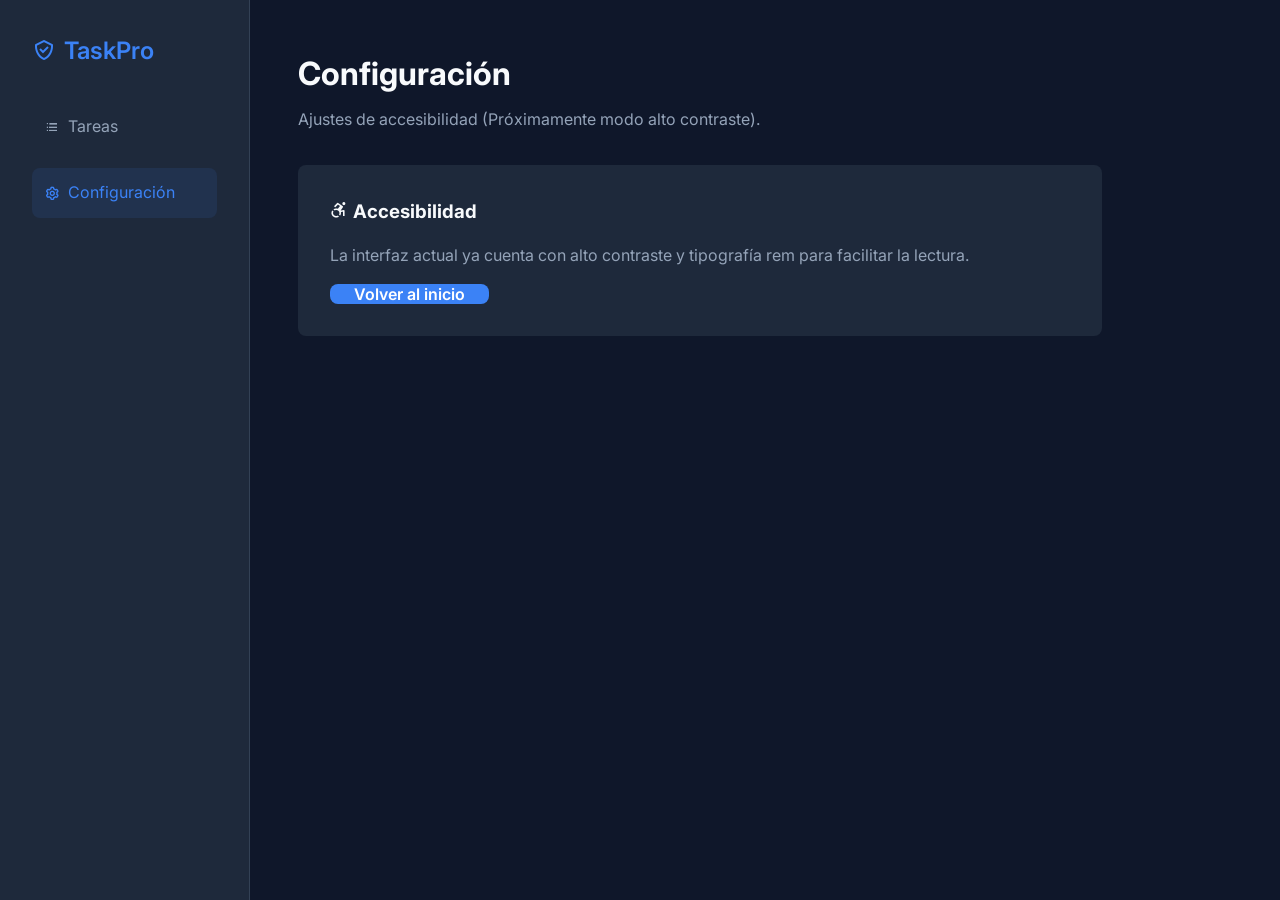
==== configuracion.html @ 71f26520 "Add files via upload" ====
<!DOCTYPE html>
<html lang="es">

<head>
    <meta charset="UTF-8">
    <meta name="viewport" content="width=device-width, initial-scale=1.0">
    <title>Configuración - TaskPro</title>
    <link href="https://fonts.googleapis.com/css2?family=Inter:wght@400;600&display=swap" rel="stylesheet">
    <link href='https://unpkg.com/boxicons@2.1.4/css/boxicons.min.css' rel='stylesheet'>
    <link rel="stylesheet" href="css/variables.css">
    <link rel="stylesheet" href="css/main.css">
</head>

<body>
    <div class="app-container">
        <nav class="sidebar">
            <div class="logo">
                <i class='bx bx-check-shield'></i>
                <span>TaskPro</span>
            </div>
            <ul class="nav-links">
                <li><a href="index.html"><i class='bx bx-list-ul'></i> Tareas</a></li>
                <li><a href="configuracion.html" class="active"><i class='bx bx-cog'></i> Configuración</a></li>
            </ul>
        </nav>

        <main class="main-content">
            <header>
                <h1>Configuración</h1>
                <p>Ajustes de accesibilidad (Próximamente modo alto contraste).</p>
            </header>
            <section class="settings-card">
                <h3><i class='bx bx-accessibility'></i> Accesibilidad</h3>
                <p>La interfaz actual ya cuenta con alto contraste y tipografía rem para facilitar la lectura.</p>
                <button class="btn-primary" onclick="window.location.href='index.html'">Volver al inicio</button>
            </section>
        </main>
    </div>
</body>

</html>
---- css/variables.css ----
:root {
    /* Colores base (Alto contraste para Accesibilidad) */
    --bg-dark: #0f172a;
    --bg-card: #1e293b;
    --text-primary: #f8fafc;
    --text-secondary: #94a3b8;

    /* Acentos */
    --primary-color: #3b82f6;
    --primary-hover: #2563eb;
    --success: #10b981;
    --danger: #ef4444;

    /* Tipografía */
    --font-main: 'Inter', sans-serif;

    /* Espaciados y bordes */
    --radius: 8px;
    --transition: 0.3s ease;
}

* {
    margin: 0;
    padding: 0;
    box-sizing: border-box;
}

body {
    font-family: var(--font-main);
    background-color: var(--bg-dark);
    color: var(--text-primary);
    line-height: 1.6;
}
---- css/main.css ----
/* Layout Principal */
.app-container {
    display: flex;
    min-height: 100vh;
}

/* Sidebar de Navegación */
.sidebar {
    width: 250px;
    background-color: var(--bg-card);
    padding: 2rem;
    border-right: 1px solid #334155;
}

.logo {
    font-size: 1.5rem;
    font-weight: 600;
    display: flex;
    align-items: center;
    gap: 0.5rem;
    margin-bottom: 2rem;
    color: var(--primary-color);
}

.nav-links {
    list-style: none;
}

.nav-links li {
    margin-bottom: 1rem;
}

.nav-links a {
    color: var(--text-secondary);
    text-decoration: none;
    display: flex;
    align-items: center;
    gap: 0.5rem;
    padding: 0.75rem;
    border-radius: var(--radius);
    transition: var(--transition);
}

.nav-links a:hover,
.nav-links a.active {
    background-color: rgba(59, 130, 246, 0.1);
    color: var(--primary-color);
}

/* Contenido Principal */
.main-content {
    flex: 1;
    padding: 3rem;
    max-width: 900px;
}

header h1 {
    font-size: 2rem;
    margin-bottom: 0.5rem;
}

header p {
    color: var(--text-secondary);
    margin-bottom: 2rem;
}

/* Inputs y Botones */
.task-input-section {
    background-color: var(--bg-card);
    padding: 1.5rem;
    border-radius: var(--radius);
    margin-bottom: 2rem;
}

.input-wrapper {
    display: flex;
    gap: 1rem;
}

input[type="text"] {
    flex: 1;
    padding: 0.75rem 1rem;
    border-radius: var(--radius);
    border: 1px solid #334155;
    background-color: var(--bg-dark);
    color: var(--text-primary);
    font-size: 1rem;
    outline: none;
}

input[type="text"]:focus {
    border-color: var(--primary-color);
}

button {
    cursor: pointer;
    font-family: inherit;
    font-size: 1rem;
    border: none;
    border-radius: var(--radius);
    transition: var(--transition);
}

.btn-primary {
    background-color: var(--primary-color);
    color: white;
    padding: 0 1.5rem;
    display: flex;
    align-items: center;
    gap: 0.5rem;
    font-weight: 600;
}

.btn-primary:hover {
    background-color: var(--primary-hover);
}

/* Lista de Tareas */
.task-list {
    list-style: none;
}

.task-item {
    background-color: var(--bg-card);
    padding: 1rem 1.5rem;
    border-radius: var(--radius);
    margin-bottom: 1rem;
    display: flex;
    justify-content: space-between;
    align-items: center;
    border-left: 4px solid var(--primary-color);
}

.task-item.completed {
    border-left-color: var(--success);
    opacity: 0.7;
}

.task-item.completed span {
    text-decoration: line-through;
    color: var(--text-secondary);
}

.task-actions button {
    background: none;
    color: var(--text-secondary);
    font-size: 1.25rem;
    margin-left: 0.5rem;
}

.task-actions .btn-complete:hover {
    color: var(--success);
}

.task-actions .btn-delete:hover {
    color: var(--danger);
}

/* Toasts de Retroalimentación */
#toast-container {
    position: fixed;
    bottom: 20px;
    right: 20px;
    z-index: 1000;
}

.toast {
    background-color: var(--primary-color);
    color: white;
    padding: 1rem 1.5rem;
    border-radius: var(--radius);
    margin-top: 10px;
    box-shadow: 0 4px 6px rgba(0, 0, 0, 0.3);
    animation: slideIn 0.3s ease forwards;
}

@keyframes slideIn {
    from {
        transform: translateX(100%);
        opacity: 0;
    }

    to {
        transform: translateX(0);
        opacity: 1;
    }
}

/* Ajustes simples */
.settings-card {
    background-color: var(--bg-card);
    padding: 2rem;
    border-radius: var(--radius);
}

.settings-card p {
    margin: 1rem 0;
    color: var(--text-secondary);
}
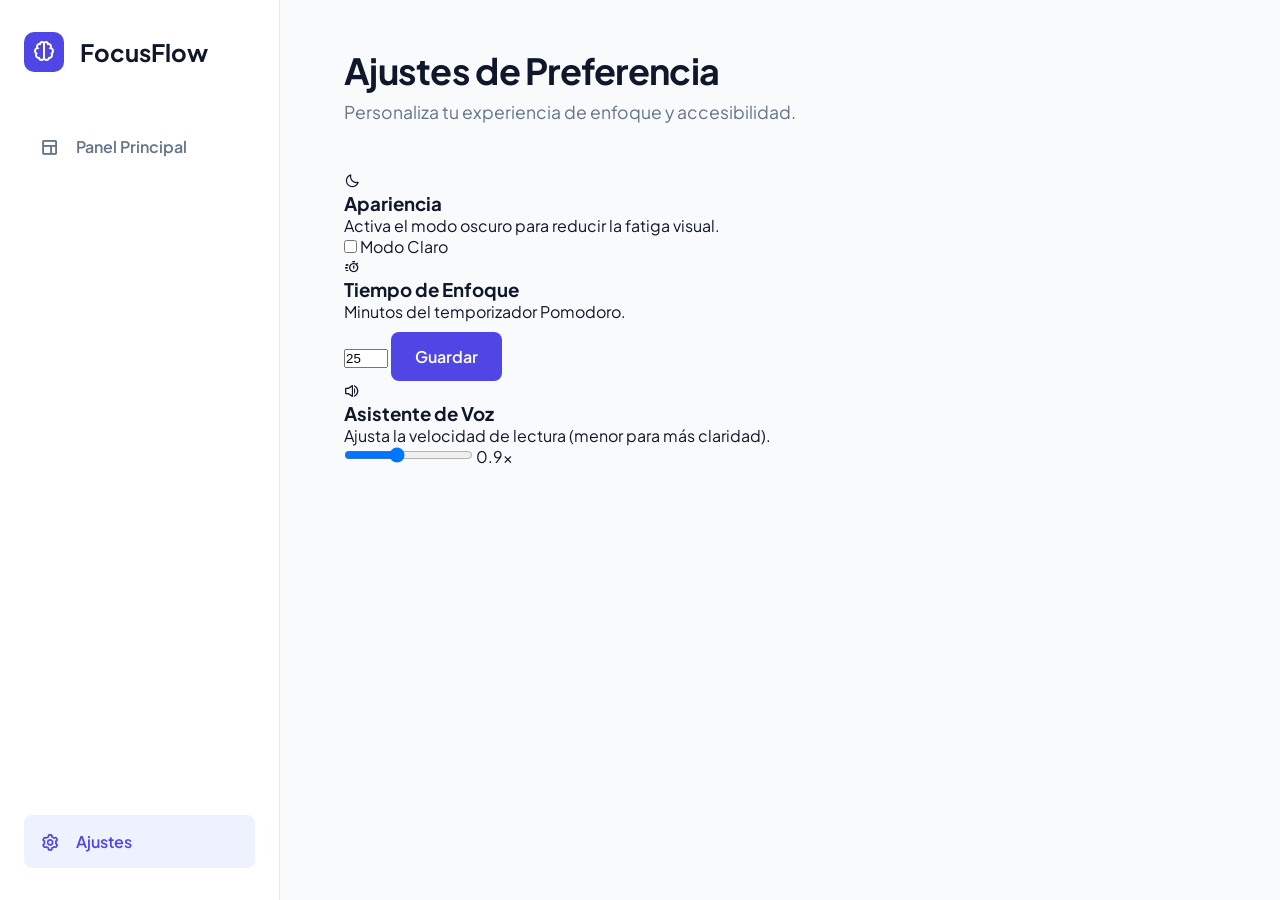
==== commit 641b6199: "Update configuracion.html" ====
--- a/configuracion.html
+++ b/configuracion.html
@@ -1,41 +1,74 @@
 <!DOCTYPE html>
-<html lang="es">
-
+<html lang="es" data-theme="light">
 <head>
     <meta charset="UTF-8">
     <meta name="viewport" content="width=device-width, initial-scale=1.0">
-    <title>Configuración - TaskPro</title>
-    <link href="https://fonts.googleapis.com/css2?family=Inter:wght@400;600&display=swap" rel="stylesheet">
+    <title>Ajustes - FocusFlow</title>
+    <link href="https://fonts.googleapis.com/css2?family=Plus+Jakarta+Sans:wght@400;500;600;700&display=swap" rel="stylesheet">
     <link href='https://unpkg.com/boxicons@2.1.4/css/boxicons.min.css' rel='stylesheet'>
     <link rel="stylesheet" href="css/variables.css">
     <link rel="stylesheet" href="css/main.css">
+    <script>if(localStorage.getItem('theme') === 'dark') document.documentElement.setAttribute('data-theme', 'dark');</script>
 </head>
-
 <body>
-    <div class="app-container">
-        <nav class="sidebar">
+    <div class="app-layout">
+        <nav class="sidebar" aria-label="Navegación principal">
             <div class="logo">
-                <i class='bx bx-check-shield'></i>
-                <span>TaskPro</span>
+                <div class="logo-icon"><i class='bx bx-brain'></i></div>
+                <span>FocusFlow</span>
             </div>
             <ul class="nav-links">
-                <li><a href="index.html"><i class='bx bx-list-ul'></i> Tareas</a></li>
-                <li><a href="configuracion.html" class="active"><i class='bx bx-cog'></i> Configuración</a></li>
+                <li><a href="index.html"><i class='bx bx-layout'></i> Panel Principal</a></li>
+                <li class="spacer"></li>
+                <li><a href="configuracion.html" class="active"><i class='bx bx-cog'></i> Ajustes</a></li>
             </ul>
         </nav>
 
         <main class="main-content">
-            <header>
-                <h1>Configuración</h1>
-                <p>Ajustes de accesibilidad (Próximamente modo alto contraste).</p>
+            <header class="page-header">
+                <div>
+                    <h1>Ajustes de Preferencia</h1>
+                    <p>Personaliza tu experiencia de enfoque y accesibilidad.</p>
+                </div>
             </header>
-            <section class="settings-card">
-                <h3><i class='bx bx-accessibility'></i> Accesibilidad</h3>
-                <p>La interfaz actual ya cuenta con alto contraste y tipografía rem para facilitar la lectura.</p>
-                <button class="btn-primary" onclick="window.location.href='index.html'">Volver al inicio</button>
-            </section>
+
+            <div class="settings-grid">
+                <!-- Tarjeta de Tema -->
+                <div class="settings-card">
+                    <div class="settings-icon"><i class='bx bx-moon'></i></div>
+                    <h3>Apariencia</h3>
+                    <p>Activa el modo oscuro para reducir la fatiga visual.</p>
+                    <div class="toggle-container">
+                        <label class="switch">
+                            <input type="checkbox" id="theme-toggle">
+                            <span class="slider round"></span>
+                        </label>
+                        <span id="theme-label">Modo Claro</span>
+                    </div>
+                </div>
+
+                <!-- Tarjeta de Reloj -->
+                <div class="settings-card">
+                    <div class="settings-icon"><i class='bx bx-timer'></i></div>
+                    <h3>Tiempo de Enfoque</h3>
+                    <p>Minutos del temporizador Pomodoro.</p>
+                    <input type="number" id="timer-setting" min="1" max="60" value="25" class="setting-input">
+                    <button id="btn-save-timer" class="btn-primary btn-small" style="margin-top: 10px;">Guardar</button>
+                </div>
+
+                <!-- Tarjeta de Voz -->
+                <div class="settings-card">
+                    <div class="settings-icon"><i class='bx bx-volume-full'></i></div>
+                    <h3>Asistente de Voz</h3>
+                    <p>Ajusta la velocidad de lectura (menor para más claridad).</p>
+                    <input type="range" id="voice-speed" min="0.5" max="1.5" step="0.1" value="0.9">
+                    <span id="speed-label">0.9x</span>
+                </div>
+            </div>
         </main>
     </div>
+    <div id="toast-container" aria-live="polite"></div>
+    <script src="js/feedback.js"></script>
+    <script src="js/settings.js"></script>
 </body>
-
-</html>+</html>
--- a/css/variables.css
+++ b/css/variables.css
@@ -1,33 +1,40 @@
 :root {
-    /* Colores base (Alto contraste para Accesibilidad) */
-    --bg-dark: #0f172a;
-    --bg-card: #1e293b;
-    --text-primary: #f8fafc;
-    --text-secondary: #94a3b8;
-
-    /* Acentos */
-    --primary-color: #3b82f6;
-    --primary-hover: #2563eb;
-    --success: #10b981;
-    --danger: #ef4444;
-
-    /* Tipografía */
-    --font-main: 'Inter', sans-serif;
-
-    /* Espaciados y bordes */
-    --radius: 8px;
-    --transition: 0.3s ease;
+    /* Paleta Premium y Relajante */
+    --bg-body: #F8FAFC;
+    --bg-surface: #FFFFFF;
+    
+    --text-main: #0F172A;
+    --text-muted: #64748B;
+    
+    --primary: #4F46E5; 
+    --primary-hover: #4338CA;
+    --success: #10B981;
+    --danger: #EF4444;
+    
+    /* Colores de categorías para escaneo visual rápido */
+    --cat-compras: #F59E0B; /* Naranja */
+    --cat-estudio: #8B5CF6; /* Morado */
+    --cat-trabajo: #3B82F6; /* Azul */
+    --cat-ejercicio: #10B981; /* Verde */
+    --cat-salud: #EF4444; /* Rojo */
+    --cat-hogar: #EC4899; /* Rosa */
+    --cat-general: #94A3B8; /* Gris */
+    
+    --border: #E2E8F0;
+    --radius-sm: 8px;
+    --radius-md: 16px;
+    --radius-lg: 24px;
+    --shadow-sm: 0 1px 3px rgba(0,0,0,0.05);
+    --shadow-md: 0 10px 15px -3px rgba(0,0,0,0.05), 0 4px 6px -2px rgba(0,0,0,0.025);
+    
+    --transition: all 0.3s cubic-bezier(0.4, 0, 0.2, 1);
 }
 
-* {
-    margin: 0;
-    padding: 0;
-    box-sizing: border-box;
-}
+* { margin: 0; padding: 0; box-sizing: border-box; }
 
 body {
-    font-family: var(--font-main);
-    background-color: var(--bg-dark);
-    color: var(--text-primary);
-    line-height: 1.6;
-}+    font-family: 'Plus Jakarta Sans', system-ui, sans-serif;
+    background-color: var(--bg-body);
+    color: var(--text-main);
+    -webkit-font-smoothing: antialiased;
+}
--- a/css/main.css
+++ b/css/main.css
@@ -1,199 +1,146 @@
-/* Layout Principal */
-.app-container {
-    display: flex;
-    min-height: 100vh;
-}
+.app-layout { display: flex; height: 100vh; overflow: hidden; }
 
-/* Sidebar de Navegación */
+/* Sidebar */
 .sidebar {
-    width: 250px;
-    background-color: var(--bg-card);
-    padding: 2rem;
-    border-right: 1px solid #334155;
+    width: 280px; background-color: var(--bg-surface);
+    border-right: 1px solid var(--border);
+    padding: 2rem 1.5rem; display: flex; flex-direction: column;
 }
 
 .logo {
-    font-size: 1.5rem;
-    font-weight: 600;
-    display: flex;
-    align-items: center;
-    gap: 0.5rem;
-    margin-bottom: 2rem;
-    color: var(--primary-color);
+    display: flex; align-items: center; gap: 1rem;
+    font-size: 1.5rem; font-weight: 700; margin-bottom: 3rem; color: var(--text-main);
 }
 
-.nav-links {
-    list-style: none;
+.logo-icon {
+    background: var(--primary); color: white;
+    width: 40px; height: 40px; border-radius: 10px;
+    display: flex; align-items: center; justify-content: center;
 }
 
-.nav-links li {
-    margin-bottom: 1rem;
+.nav-links { list-style: none; display: flex; flex-direction: column; gap: 0.5rem; flex: 1; }
+.spacer { flex: 1; }
+
+.nav-links a {
+    display: flex; align-items: center; gap: 1rem;
+    padding: 1rem; text-decoration: none; color: var(--text-muted);
+    font-weight: 600; border-radius: var(--radius-sm); transition: var(--transition);
 }
 
-.nav-links a {
-    color: var(--text-secondary);
-    text-decoration: none;
-    display: flex;
-    align-items: center;
-    gap: 0.5rem;
-    padding: 0.75rem;
-    border-radius: var(--radius);
+.nav-links a i { font-size: 1.25rem; }
+.nav-links a:hover { background-color: var(--bg-body); color: var(--text-main); }
+.nav-links a.active { background-color: #EEF2FF; color: var(--primary); }
+
+/* Main Content */
+.main-content { flex: 1; overflow-y: auto; padding: 3rem 4rem; position: relative; }
+
+.page-header { display: flex; justify-content: space-between; align-items: flex-start; margin-bottom: 3rem; }
+.page-header h1 { font-size: 2.25rem; font-weight: 700; letter-spacing: -0.02em; margin-bottom: 0.5rem; }
+.page-header p { color: var(--text-muted); font-size: 1.1rem; }
+
+.cloud-status {
+    display: flex; align-items: center; gap: 0.5rem;
+    background: var(--bg-surface); padding: 0.5rem 1rem;
+    border-radius: 20px; box-shadow: var(--shadow-sm);
+    font-size: 0.875rem; font-weight: 600; border: 1px solid var(--border);
+}
+
+/* Input Inteligente */
+.smart-input-container {
+    display: flex; align-items: center; gap: 1rem;
+    background: var(--bg-surface); padding: 0.75rem;
+    border-radius: var(--radius-md); box-shadow: var(--shadow-md);
+    border: 1px solid var(--border); margin-bottom: 0.5rem;
     transition: var(--transition);
 }
 
-.nav-links a:hover,
-.nav-links a.active {
-    background-color: rgba(59, 130, 246, 0.1);
-    color: var(--primary-color);
+.smart-input-container:focus-within { border-color: var(--primary); box-shadow: 0 0 0 3px rgba(79, 70, 229, 0.1); }
+
+.icon-btn {
+    background: none; border: none; font-size: 1.5rem; color: var(--text-muted);
+    cursor: pointer; padding: 0.5rem; border-radius: 50%; transition: var(--transition);
 }
-
-/* Contenido Principal */
-.main-content {
-    flex: 1;
-    padding: 3rem;
-    max-width: 900px;
-}
-
-header h1 {
-    font-size: 2rem;
-    margin-bottom: 0.5rem;
-}
-
-header p {
-    color: var(--text-secondary);
-    margin-bottom: 2rem;
-}
-
-/* Inputs y Botones */
-.task-input-section {
-    background-color: var(--bg-card);
-    padding: 1.5rem;
-    border-radius: var(--radius);
-    margin-bottom: 2rem;
-}
-
-.input-wrapper {
-    display: flex;
-    gap: 1rem;
-}
+.icon-btn:hover { color: var(--primary); background: #EEF2FF; }
 
 input[type="text"] {
-    flex: 1;
-    padding: 0.75rem 1rem;
-    border-radius: var(--radius);
-    border: 1px solid #334155;
-    background-color: var(--bg-dark);
-    color: var(--text-primary);
-    font-size: 1rem;
-    outline: none;
+    flex: 1; border: none; outline: none; font-size: 1.1rem;
+    color: var(--text-main); font-family: inherit; background: transparent;
 }
-
-input[type="text"]:focus {
-    border-color: var(--primary-color);
-}
+input::placeholder { color: #9CA3AF; }
 
 button {
-    cursor: pointer;
-    font-family: inherit;
-    font-size: 1rem;
-    border: none;
-    border-radius: var(--radius);
-    transition: var(--transition);
+    display: inline-flex; align-items: center; justify-content: center; gap: 0.5rem;
+    padding: 0.875rem 1.5rem; font-size: 1rem; font-weight: 600;
+    border: none; border-radius: var(--radius-sm); cursor: pointer;
+    font-family: inherit; transition: var(--transition);
 }
+.btn-primary { background-color: var(--primary); color: white; }
+.btn-primary:hover { background-color: var(--primary-hover); transform: translateY(-1px); }
+.btn-secondary { background: var(--bg-surface); color: var(--text-main); border: 1px solid var(--border); }
+.btn-secondary:hover { background: var(--bg-body); }
 
-.btn-primary {
-    background-color: var(--primary-color);
-    color: white;
-    padding: 0 1.5rem;
-    display: flex;
-    align-items: center;
-    gap: 0.5rem;
-    font-weight: 600;
+/* Barra de Progreso */
+.progress-section {
+    background: var(--bg-surface); padding: 1.5rem;
+    border-radius: var(--radius-md); box-shadow: var(--shadow-sm);
+    border: 1px solid var(--border); margin-bottom: 2rem; margin-top: 1.5rem;
 }
-
-.btn-primary:hover {
-    background-color: var(--primary-hover);
-}
+.progress-header { display: flex; justify-content: space-between; margin-bottom: 0.8rem; font-weight: 600; }
+.progress-text { color: var(--text-muted); font-size: 0.9rem; }
+.progress-bar-bg { background: var(--border); height: 12px; border-radius: 10px; overflow: hidden; }
+.progress-bar-fill { background: var(--success); height: 100%; width: 0%; transition: width 0.5s ease-in-out; }
 
 /* Lista de Tareas */
-.task-list {
-    list-style: none;
-}
+.tasks-header { display: flex; justify-content: space-between; align-items: center; margin-bottom: 2rem; }
+.task-list { display: flex; flex-direction: column; gap: 1rem; }
 
 .task-item {
-    background-color: var(--bg-card);
-    padding: 1rem 1.5rem;
-    border-radius: var(--radius);
-    margin-bottom: 1rem;
-    display: flex;
-    justify-content: space-between;
-    align-items: center;
-    border-left: 4px solid var(--primary-color);
+    display: flex; align-items: center; gap: 1rem;
+    background: var(--bg-surface); padding: 1.25rem 1.5rem;
+    border-radius: var(--radius-md); box-shadow: var(--shadow-sm);
+    border: 1px solid var(--border); transition: var(--transition);
 }
+.task-item:hover { transform: translateY(-2px); box-shadow: var(--shadow-md); }
+.task-item.completed { opacity: 0.6; }
+.task-item.completed .task-text { text-decoration: line-through; color: var(--text-muted); }
 
-.task-item.completed {
-    border-left-color: var(--success);
-    opacity: 0.7;
+/* Íconos de Categoría */
+.cat-icon {
+    width: 48px; height: 48px; border-radius: 12px;
+    display: flex; align-items: center; justify-content: center; font-size: 1.5rem;
 }
+.cat-compras { background: #FEF3C7; color: var(--cat-compras); }
+.cat-estudio { background: #EDE9FE; color: var(--cat-estudio); }
+.cat-trabajo { background: #DBEAFE; color: var(--cat-trabajo); }
+.cat-general { background: #F1F5F9; color: var(--cat-general); }
+.cat-ejercicio { background: #D1FAE5; color: var(--cat-ejercicio); }
+.cat-salud { background: #FEE2E2; color: var(--cat-salud); }
+.cat-hogar { background: #FCE7F3; color: var(--cat-hogar); }
 
-.task-item.completed span {
-    text-decoration: line-through;
-    color: var(--text-secondary);
+.task-content { flex: 1; }
+.task-text { font-size: 1.1rem; font-weight: 500; color: var(--text-main); display: block; margin-bottom: 0.25rem; }
+.task-meta { font-size: 0.875rem; color: var(--text-muted); }
+
+/* Tutorial / Empty State */
+.tutorial-state {
+    text-align: center; padding: 3rem 1rem; background: var(--bg-surface);
+    border-radius: var(--radius-md); border: 2px dashed var(--border);
 }
+.tutorial-state h3 { font-size: 1.5rem; margin-bottom: 1.5rem; color: var(--text-main); }
+.tutorial-steps { display: flex; justify-content: center; gap: 2rem; flex-wrap: wrap; }
+.step { max-width: 200px; }
+.step-icon {
+    width: 60px; height: 60px; background: #EEF2FF; color: var(--primary);
+    border-radius: 50%; display: flex; align-items: center; justify-content: center;
+    font-size: 2rem; margin: 0 auto 1rem auto;
+}
+.step p { color: var(--text-muted); font-size: 0.95rem; }
 
-.task-actions button {
-    background: none;
-    color: var(--text-secondary);
-    font-size: 1.25rem;
-    margin-left: 0.5rem;
-}
-
-.task-actions .btn-complete:hover {
-    color: var(--success);
-}
-
-.task-actions .btn-delete:hover {
-    color: var(--danger);
-}
-
-/* Toasts de Retroalimentación */
-#toast-container {
-    position: fixed;
-    bottom: 20px;
-    right: 20px;
-    z-index: 1000;
-}
-
-.toast {
-    background-color: var(--primary-color);
-    color: white;
-    padding: 1rem 1.5rem;
-    border-radius: var(--radius);
-    margin-top: 10px;
-    box-shadow: 0 4px 6px rgba(0, 0, 0, 0.3);
-    animation: slideIn 0.3s ease forwards;
-}
-
-@keyframes slideIn {
-    from {
-        transform: translateX(100%);
-        opacity: 0;
-    }
-
-    to {
-        transform: translateX(0);
-        opacity: 1;
-    }
-}
-
-/* Ajustes simples */
-.settings-card {
-    background-color: var(--bg-card);
-    padding: 2rem;
-    border-radius: var(--radius);
-}
-
-.settings-card p {
-    margin: 1rem 0;
-    color: var(--text-secondary);
-}+/* Modo Enfoque */
+#focus-view { height: 100%; display: flex; flex-direction: column; }
+.focus-container { flex: 1; display: flex; flex-direction: column; align-items: center; justify-content: center; text-align: center; max-width: 600px; margin: 0 auto; }
+.focus-title { font-size: 1.5rem; color: var(--text-muted); margin-bottom: 2rem; font-weight: 500; }
+.focus-task-card { background: var(--bg-surface); padding: 3rem; border-radius: var(--radius-lg); box-shadow: var(--shadow-md); border: 1px solid var(--border); width: 100%; margin-bottom: 3rem; font-size: 1.5rem; font-weight: 700; color: var(--primary); }
+.timer-display { font-size: 6rem; font-weight: 700; color: var(--text-main); font-variant-numeric: tabular-nums; letter-spacing: -2px; margin-bottom: 1rem; }
+.focus-subtitle { color: var(--text-muted); font-size: 1.1rem; }
+.hidden { display: none !important; }
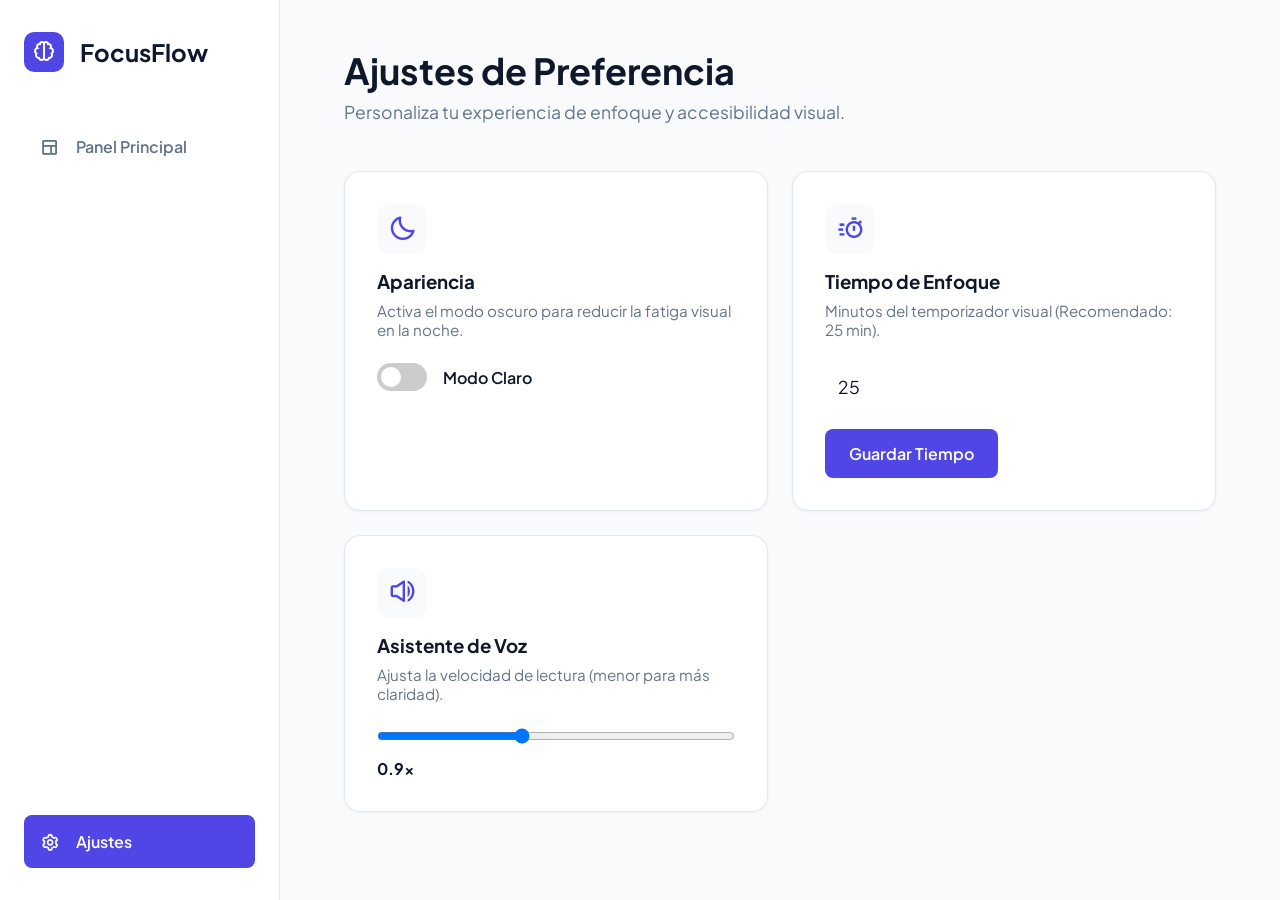
==== commit 4ff9196c: "Enhance configuracion.html with animations and clarity Added a new stylesheet for animations and imp" ====
--- a/configuracion.html
+++ b/configuracion.html
@@ -8,6 +8,7 @@
     <link href='https://unpkg.com/boxicons@2.1.4/css/boxicons.min.css' rel='stylesheet'>
     <link rel="stylesheet" href="css/variables.css">
     <link rel="stylesheet" href="css/main.css">
+    <link rel="stylesheet" href="css/animaciones.css">
     <script>if(localStorage.getItem('theme') === 'dark') document.documentElement.setAttribute('data-theme', 'dark');</script>
 </head>
 <body>
@@ -28,16 +29,15 @@
             <header class="page-header">
                 <div>
                     <h1>Ajustes de Preferencia</h1>
-                    <p>Personaliza tu experiencia de enfoque y accesibilidad.</p>
+                    <p>Personaliza tu experiencia de enfoque y accesibilidad visual.</p>
                 </div>
             </header>
 
             <div class="settings-grid">
-                <!-- Tarjeta de Tema -->
                 <div class="settings-card">
                     <div class="settings-icon"><i class='bx bx-moon'></i></div>
                     <h3>Apariencia</h3>
-                    <p>Activa el modo oscuro para reducir la fatiga visual.</p>
+                    <p>Activa el modo oscuro para reducir la fatiga visual en la noche.</p>
                     <div class="toggle-container">
                         <label class="switch">
                             <input type="checkbox" id="theme-toggle">
@@ -47,22 +47,20 @@
                     </div>
                 </div>
 
-                <!-- Tarjeta de Reloj -->
                 <div class="settings-card">
                     <div class="settings-icon"><i class='bx bx-timer'></i></div>
                     <h3>Tiempo de Enfoque</h3>
-                    <p>Minutos del temporizador Pomodoro.</p>
+                    <p>Minutos del temporizador visual (Recomendado: 25 min).</p>
                     <input type="number" id="timer-setting" min="1" max="60" value="25" class="setting-input">
-                    <button id="btn-save-timer" class="btn-primary btn-small" style="margin-top: 10px;">Guardar</button>
+                    <button id="btn-save-timer" class="btn-primary btn-small" style="margin-top: 10px;">Guardar Tiempo</button>
                 </div>
 
-                <!-- Tarjeta de Voz -->
                 <div class="settings-card">
                     <div class="settings-icon"><i class='bx bx-volume-full'></i></div>
                     <h3>Asistente de Voz</h3>
                     <p>Ajusta la velocidad de lectura (menor para más claridad).</p>
-                    <input type="range" id="voice-speed" min="0.5" max="1.5" step="0.1" value="0.9">
-                    <span id="speed-label">0.9x</span>
+                    <input type="range" id="voice-speed" min="0.5" max="1.5" step="0.1" value="0.9" style="width: 100%;">
+                    <div style="margin-top: 10px; font-weight: bold;" id="speed-label">0.9x</div>
                 </div>
             </div>
         </main>
--- a/css/variables.css
+++ b/css/variables.css
@@ -1,8 +1,7 @@
 :root {
-    /* Paleta Premium y Relajante */
+    /* MODO CLARO (Por defecto) */
     --bg-body: #F8FAFC;
     --bg-surface: #FFFFFF;
-    
     --text-main: #0F172A;
     --text-muted: #64748B;
     
@@ -11,23 +10,36 @@
     --success: #10B981;
     --danger: #EF4444;
     
-    /* Colores de categorías para escaneo visual rápido */
-    --cat-compras: #F59E0B; /* Naranja */
-    --cat-estudio: #8B5CF6; /* Morado */
-    --cat-trabajo: #3B82F6; /* Azul */
-    --cat-ejercicio: #10B981; /* Verde */
-    --cat-salud: #EF4444; /* Rojo */
-    --cat-hogar: #EC4899; /* Rosa */
-    --cat-general: #94A3B8; /* Gris */
+    --cat-compras: #F59E0B;
+    --cat-estudio: #8B5CF6;
+    --cat-trabajo: #3B82F6;
+    --cat-ejercicio: #10B981;
+    --cat-salud: #EF4444;
+    --cat-hogar: #EC4899;
+    --cat-general: #94A3B8;
     
     --border: #E2E8F0;
     --radius-sm: 8px;
     --radius-md: 16px;
     --radius-lg: 24px;
     --shadow-sm: 0 1px 3px rgba(0,0,0,0.05);
-    --shadow-md: 0 10px 15px -3px rgba(0,0,0,0.05), 0 4px 6px -2px rgba(0,0,0,0.025);
+    --shadow-md: 0 10px 15px -3px rgba(0,0,0,0.05);
+    --transition: all 0.3s cubic-bezier(0.4, 0, 0.2, 1);
+}
+
+/* MODO OSCURO (La Novedad Visual) */
+[data-theme="dark"] {
+    --bg-body: #0F172A;
+    --bg-surface: #1E293B;
+    --text-main: #F8FAFC;
+    --text-muted: #94A3B8;
+    --border: #334155;
+    --shadow-sm: 0 1px 3px rgba(0,0,0,0.3);
+    --shadow-md: 0 10px 15px -3px rgba(0,0,0,0.5);
     
-    --transition: all 0.3s cubic-bezier(0.4, 0, 0.2, 1);
+    /* Adaptar colores para no deslumbrar en oscuro */
+    --primary: #6366F1;
+    --primary-hover: #818CF8;
 }
 
 * { margin: 0; padding: 0; box-sizing: border-box; }
@@ -36,5 +48,5 @@
     font-family: 'Plus Jakarta Sans', system-ui, sans-serif;
     background-color: var(--bg-body);
     color: var(--text-main);
-    -webkit-font-smoothing: antialiased;
+    transition: background-color 0.3s ease, color 0.3s ease;
 }
--- a/css/main.css
+++ b/css/main.css
@@ -1,146 +1,97 @@
 .app-layout { display: flex; height: 100vh; overflow: hidden; }
-
-/* Sidebar */
-.sidebar {
-    width: 280px; background-color: var(--bg-surface);
-    border-right: 1px solid var(--border);
-    padding: 2rem 1.5rem; display: flex; flex-direction: column;
-}
-
-.logo {
-    display: flex; align-items: center; gap: 1rem;
-    font-size: 1.5rem; font-weight: 700; margin-bottom: 3rem; color: var(--text-main);
-}
-
-.logo-icon {
-    background: var(--primary); color: white;
-    width: 40px; height: 40px; border-radius: 10px;
-    display: flex; align-items: center; justify-content: center;
-}
-
+.sidebar { width: 280px; background-color: var(--bg-surface); border-right: 1px solid var(--border); padding: 2rem 1.5rem; display: flex; flex-direction: column; transition: var(--transition); }
+.logo { display: flex; align-items: center; gap: 1rem; font-size: 1.5rem; font-weight: 700; margin-bottom: 3rem; color: var(--text-main); }
+.logo-icon { background: var(--primary); color: white; width: 40px; height: 40px; border-radius: 10px; display: flex; align-items: center; justify-content: center; }
 .nav-links { list-style: none; display: flex; flex-direction: column; gap: 0.5rem; flex: 1; }
 .spacer { flex: 1; }
-
-.nav-links a {
-    display: flex; align-items: center; gap: 1rem;
-    padding: 1rem; text-decoration: none; color: var(--text-muted);
-    font-weight: 600; border-radius: var(--radius-sm); transition: var(--transition);
-}
-
+.nav-links a { display: flex; align-items: center; gap: 1rem; padding: 1rem; text-decoration: none; color: var(--text-muted); font-weight: 600; border-radius: var(--radius-sm); transition: var(--transition); }
 .nav-links a i { font-size: 1.25rem; }
 .nav-links a:hover { background-color: var(--bg-body); color: var(--text-main); }
-.nav-links a.active { background-color: #EEF2FF; color: var(--primary); }
+.nav-links a.active { background-color: var(--primary); color: white; }
 
-/* Main Content */
 .main-content { flex: 1; overflow-y: auto; padding: 3rem 4rem; position: relative; }
+.page-header { display: flex; justify-content: space-between; align-items: flex-start; margin-bottom: 3rem; }
+.page-header h1 { font-size: 2.25rem; font-weight: 700; margin-bottom: 0.5rem; }
+.page-header p { color: var(--text-muted); font-size: 1.1rem; }
+.cloud-status { display: flex; align-items: center; gap: 0.5rem; background: var(--bg-surface); padding: 0.5rem 1rem; border-radius: 20px; box-shadow: var(--shadow-sm); font-size: 0.875rem; font-weight: 600; border: 1px solid var(--border); }
 
-.page-header { display: flex; justify-content: space-between; align-items: flex-start; margin-bottom: 3rem; }
-.page-header h1 { font-size: 2.25rem; font-weight: 700; letter-spacing: -0.02em; margin-bottom: 0.5rem; }
-.page-header p { color: var(--text-muted); font-size: 1.1rem; }
-
-.cloud-status {
-    display: flex; align-items: center; gap: 0.5rem;
-    background: var(--bg-surface); padding: 0.5rem 1rem;
-    border-radius: 20px; box-shadow: var(--shadow-sm);
-    font-size: 0.875rem; font-weight: 600; border: 1px solid var(--border);
-}
-
-/* Input Inteligente */
-.smart-input-container {
-    display: flex; align-items: center; gap: 1rem;
-    background: var(--bg-surface); padding: 0.75rem;
-    border-radius: var(--radius-md); box-shadow: var(--shadow-md);
-    border: 1px solid var(--border); margin-bottom: 0.5rem;
-    transition: var(--transition);
-}
-
-.smart-input-container:focus-within { border-color: var(--primary); box-shadow: 0 0 0 3px rgba(79, 70, 229, 0.1); }
-
-.icon-btn {
-    background: none; border: none; font-size: 1.5rem; color: var(--text-muted);
-    cursor: pointer; padding: 0.5rem; border-radius: 50%; transition: var(--transition);
-}
-.icon-btn:hover { color: var(--primary); background: #EEF2FF; }
-
-input[type="text"] {
-    flex: 1; border: none; outline: none; font-size: 1.1rem;
-    color: var(--text-main); font-family: inherit; background: transparent;
-}
+.smart-input-container { display: flex; align-items: center; gap: 1rem; background: var(--bg-surface); padding: 0.75rem; border-radius: var(--radius-md); box-shadow: var(--shadow-md); border: 1px solid var(--border); transition: var(--transition); margin-bottom: 0.5rem;}
+.smart-input-container:focus-within { border-color: var(--primary); }
+.icon-btn { background: none; border: none; font-size: 1.5rem; color: var(--text-muted); cursor: pointer; padding: 0.5rem; border-radius: 50%; transition: var(--transition); }
+.icon-btn:hover { color: var(--primary); background: var(--bg-body); }
+input[type="text"], input[type="number"] { flex: 1; border: none; outline: none; font-size: 1.1rem; color: var(--text-main); font-family: inherit; background: transparent; }
 input::placeholder { color: #9CA3AF; }
 
-button {
-    display: inline-flex; align-items: center; justify-content: center; gap: 0.5rem;
-    padding: 0.875rem 1.5rem; font-size: 1rem; font-weight: 600;
-    border: none; border-radius: var(--radius-sm); cursor: pointer;
-    font-family: inherit; transition: var(--transition);
-}
+button { display: inline-flex; align-items: center; justify-content: center; gap: 0.5rem; padding: 0.875rem 1.5rem; font-size: 1rem; font-weight: 600; border: none; border-radius: var(--radius-sm); cursor: pointer; font-family: inherit; transition: var(--transition); }
 .btn-primary { background-color: var(--primary); color: white; }
-.btn-primary:hover { background-color: var(--primary-hover); transform: translateY(-1px); }
+.btn-primary:hover { filter: brightness(1.1); transform: translateY(-1px); }
 .btn-secondary { background: var(--bg-surface); color: var(--text-main); border: 1px solid var(--border); }
 .btn-secondary:hover { background: var(--bg-body); }
+.btn-success { background-color: var(--success); color: white; }
+.btn-magic { background: #8B5CF6; color: white; font-size: 0.85rem; padding: 0.4rem 0.8rem; border-radius: 20px; }
+.btn-magic:hover { background: #7C3AED; }
+.btn-focus-clear { background: var(--primary); color: white; font-size: 0.9rem; padding: 0.5rem 1rem; border-radius: 8px; }
+.btn-focus-clear:hover { background: var(--primary-hover); }
 
-/* Barra de Progreso */
-.progress-section {
-    background: var(--bg-surface); padding: 1.5rem;
-    border-radius: var(--radius-md); box-shadow: var(--shadow-sm);
-    border: 1px solid var(--border); margin-bottom: 2rem; margin-top: 1.5rem;
-}
+.progress-section { background: var(--bg-surface); padding: 1.5rem; border-radius: var(--radius-md); box-shadow: var(--shadow-sm); border: 1px solid var(--border); margin-bottom: 2rem; margin-top: 1.5rem; }
 .progress-header { display: flex; justify-content: space-between; margin-bottom: 0.8rem; font-weight: 600; }
 .progress-text { color: var(--text-muted); font-size: 0.9rem; }
 .progress-bar-bg { background: var(--border); height: 12px; border-radius: 10px; overflow: hidden; }
 .progress-bar-fill { background: var(--success); height: 100%; width: 0%; transition: width 0.5s ease-in-out; }
 
-/* Lista de Tareas */
-.tasks-header { display: flex; justify-content: space-between; align-items: center; margin-bottom: 2rem; }
+.tasks-header { margin-bottom: 1.5rem; }
 .task-list { display: flex; flex-direction: column; gap: 1rem; }
+.task-item { display: flex; align-items: center; gap: 1rem; background: var(--bg-surface); padding: 1.25rem 1.5rem; border-radius: var(--radius-md); box-shadow: var(--shadow-sm); border: 1px solid var(--border); transition: var(--transition); }
+.task-item.completed { opacity: 0.5; }
+.task-item.completed .task-text { text-decoration: line-through; }
 
-.task-item {
-    display: flex; align-items: center; gap: 1rem;
-    background: var(--bg-surface); padding: 1.25rem 1.5rem;
-    border-radius: var(--radius-md); box-shadow: var(--shadow-sm);
-    border: 1px solid var(--border); transition: var(--transition);
-}
-.task-item:hover { transform: translateY(-2px); box-shadow: var(--shadow-md); }
-.task-item.completed { opacity: 0.6; }
-.task-item.completed .task-text { text-decoration: line-through; color: var(--text-muted); }
+.cat-icon { width: 48px; height: 48px; border-radius: 12px; display: flex; align-items: center; justify-content: center; font-size: 1.5rem; flex-shrink: 0; }
+.cat-compras { background: rgba(245, 158, 11, 0.2); color: var(--cat-compras); }
+.cat-estudio { background: rgba(139, 92, 246, 0.2); color: var(--cat-estudio); }
+.cat-trabajo { background: rgba(59, 130, 246, 0.2); color: var(--cat-trabajo); }
+.cat-general { background: rgba(148, 163, 184, 0.2); color: var(--cat-general); }
+.cat-ejercicio { background: rgba(16, 185, 129, 0.2); color: var(--cat-ejercicio); }
+.cat-salud { background: rgba(239, 68, 68, 0.2); color: var(--cat-salud); }
+.cat-hogar { background: rgba(236, 72, 153, 0.2); color: var(--cat-hogar); }
 
-/* Íconos de Categoría */
-.cat-icon {
-    width: 48px; height: 48px; border-radius: 12px;
-    display: flex; align-items: center; justify-content: center; font-size: 1.5rem;
-}
-.cat-compras { background: #FEF3C7; color: var(--cat-compras); }
-.cat-estudio { background: #EDE9FE; color: var(--cat-estudio); }
-.cat-trabajo { background: #DBEAFE; color: var(--cat-trabajo); }
-.cat-general { background: #F1F5F9; color: var(--cat-general); }
-.cat-ejercicio { background: #D1FAE5; color: var(--cat-ejercicio); }
-.cat-salud { background: #FEE2E2; color: var(--cat-salud); }
-.cat-hogar { background: #FCE7F3; color: var(--cat-hogar); }
+.task-content { flex: 1; display: flex; flex-direction: column; gap: 0.3rem; }
+.task-text { font-size: 1.1rem; font-weight: 500; color: var(--text-main); display: block; }
+.task-meta { font-size: 0.85rem; color: var(--text-muted); display: flex; gap: 1rem; align-items: center; }
 
-.task-content { flex: 1; }
-.task-text { font-size: 1.1rem; font-weight: 500; color: var(--text-main); display: block; margin-bottom: 0.25rem; }
-.task-meta { font-size: 0.875rem; color: var(--text-muted); }
-
-/* Tutorial / Empty State */
-.tutorial-state {
-    text-align: center; padding: 3rem 1rem; background: var(--bg-surface);
-    border-radius: var(--radius-md); border: 2px dashed var(--border);
-}
-.tutorial-state h3 { font-size: 1.5rem; margin-bottom: 1.5rem; color: var(--text-main); }
-.tutorial-steps { display: flex; justify-content: center; gap: 2rem; flex-wrap: wrap; }
-.step { max-width: 200px; }
-.step-icon {
-    width: 60px; height: 60px; background: #EEF2FF; color: var(--primary);
-    border-radius: 50%; display: flex; align-items: center; justify-content: center;
-    font-size: 2rem; margin: 0 auto 1rem auto;
-}
-.step p { color: var(--text-muted); font-size: 0.95rem; }
+.subtasks-container { background: var(--bg-body); padding: 1rem; border-radius: 8px; margin-top: 0.5rem; border: 1px dashed var(--border); }
+.subtask-item { display: flex; align-items: center; gap: 0.5rem; font-size: 0.9rem; color: var(--text-muted); margin-bottom: 0.3rem; }
 
 /* Modo Enfoque */
 #focus-view { height: 100%; display: flex; flex-direction: column; }
 .focus-container { flex: 1; display: flex; flex-direction: column; align-items: center; justify-content: center; text-align: center; max-width: 600px; margin: 0 auto; }
-.focus-title { font-size: 1.5rem; color: var(--text-muted); margin-bottom: 2rem; font-weight: 500; }
-.focus-task-card { background: var(--bg-surface); padding: 3rem; border-radius: var(--radius-lg); box-shadow: var(--shadow-md); border: 1px solid var(--border); width: 100%; margin-bottom: 3rem; font-size: 1.5rem; font-weight: 700; color: var(--primary); }
+.focus-title { font-size: 1.5rem; color: var(--text-muted); margin-bottom: 1.5rem; font-weight: 500; }
+.focus-task-card { background: var(--bg-surface); padding: 2rem; border-radius: var(--radius-lg); box-shadow: var(--shadow-md); border: 1px solid var(--border); width: 100%; margin-bottom: 1.5rem; font-size: 1.5rem; font-weight: 700; color: var(--primary); }
 .timer-display { font-size: 6rem; font-weight: 700; color: var(--text-main); font-variant-numeric: tabular-nums; letter-spacing: -2px; margin-bottom: 1rem; }
-.focus-subtitle { color: var(--text-muted); font-size: 1.1rem; }
+.focus-controls { display: flex; gap: 1rem; margin-top: 1rem; }
+.btn-large { padding: 1rem 2.5rem; font-size: 1.25rem; border-radius: 100px; }
+
+/* Animación Respiración 4-7-8 */
+.breathe-wrapper { margin-bottom: 2rem; text-align: center; }
+.breathe-subtitle { font-size: 0.85rem; color: var(--text-muted); margin-top: 1rem; }
+.breathe-circle { width: 100px; height: 100px; border-radius: 50%; background: linear-gradient(135deg, rgba(79, 70, 229, 0.1) 0%, rgba(79, 70, 229, 0.3) 100%); border: 2px solid var(--primary); display: flex; align-items: center; justify-content: center; margin: 0 auto; color: var(--primary); font-weight: 600; font-size: 0.9rem; transition: transform 4s linear; transform: scale(1); box-shadow: 0 4px 15px rgba(79, 70, 229, 0.2); }
+
+.breathe-circle.inhale { transform: scale(1.6); transition: transform 4s linear; }
+.breathe-circle.hold { transform: scale(1.6); transition: transform 7s linear; }
+.breathe-circle.exhale { transform: scale(1); transition: transform 8s linear; }
+
 .hidden { display: none !important; }
+
+/* Ajustes (Mantenido) */
+.settings-grid { display: grid; grid-template-columns: repeat(auto-fit, minmax(300px, 1fr)); gap: 1.5rem; }
+.settings-card { background: var(--bg-surface); padding: 2rem; border-radius: var(--radius-md); box-shadow: var(--shadow-sm); border: 1px solid var(--border); }
+.settings-icon { width: 50px; height: 50px; background: var(--bg-body); border-radius: 12px; display: flex; align-items: center; justify-content: center; font-size: 1.8rem; color: var(--primary); margin-bottom: 1rem; }
+.settings-card h3 { margin-bottom: 0.5rem; }
+.settings-card p { color: var(--text-muted); font-size: 0.95rem; margin-bottom: 1.5rem; }
+.setting-input { width: 100%; padding: 0.8rem; border: 2px solid var(--border); border-radius: var(--radius-sm); font-size: 1rem; margin-bottom: 0.5rem; background: var(--bg-body); color: var(--text-main); }
+.toggle-container { display: flex; align-items: center; gap: 1rem; font-weight: 600; }
+.switch { position: relative; display: inline-block; width: 50px; height: 28px; }
+.switch input { opacity: 0; width: 0; height: 0; }
+.slider { position: absolute; cursor: pointer; top: 0; left: 0; right: 0; bottom: 0; background-color: #ccc; transition: .4s; border-radius: 34px; }
+.slider:before { position: absolute; content: ""; height: 20px; width: 20px; left: 4px; bottom: 4px; background-color: white; transition: .4s; border-radius: 50%; }
+input:checked + .slider { background-color: var(--primary); }
+input:checked + .slider:before { transform: translateX(22px); }
--- a/css/animaciones.css
+++ b/css/animaciones.css
@@ -0,0 +1,55 @@
+/* Notificaciones (Toasts) */
+#toast-container { 
+    position: fixed; 
+    bottom: 30px; 
+    right: 30px; 
+    z-index: 1000; 
+    display: flex; 
+    flex-direction: column; 
+    gap: 10px; 
+}
+
+.toast {
+    background-color: var(--text-main); 
+    color: white;
+    padding: 1rem 1.5rem; 
+    border-radius: var(--radius-sm);
+    box-shadow: var(--shadow-md); 
+    font-weight: 500;
+    display: flex; 
+    align-items: center; 
+    gap: 0.5rem;
+    animation: slideUp 0.4s cubic-bezier(0.16, 1, 0.3, 1);
+}
+
+@keyframes slideUp { 
+    from { transform: translateY(100%); opacity: 0; } 
+    to { transform: translateY(0); opacity: 1; } 
+}
+
+/* Animación del Micrófono escuchando */
+.voice-indicator {
+    font-size: 0.875rem; 
+    color: var(--primary); 
+    font-weight: 600;
+    margin-top: 0.5rem; 
+    margin-left: 1rem; 
+    animation: pulseText 1.5s infinite;
+}
+
+@keyframes pulseText { 
+    0% { opacity: 0.5; } 
+    50% { opacity: 1; } 
+    100% { opacity: 0.5; } 
+}
+
+.listening i { 
+    color: var(--danger); 
+    animation: pulseIcon 1.5s infinite; 
+}
+
+@keyframes pulseIcon { 
+    0% { transform: scale(1); } 
+    50% { transform: scale(1.2); } 
+    100% { transform: scale(1); } 
+}
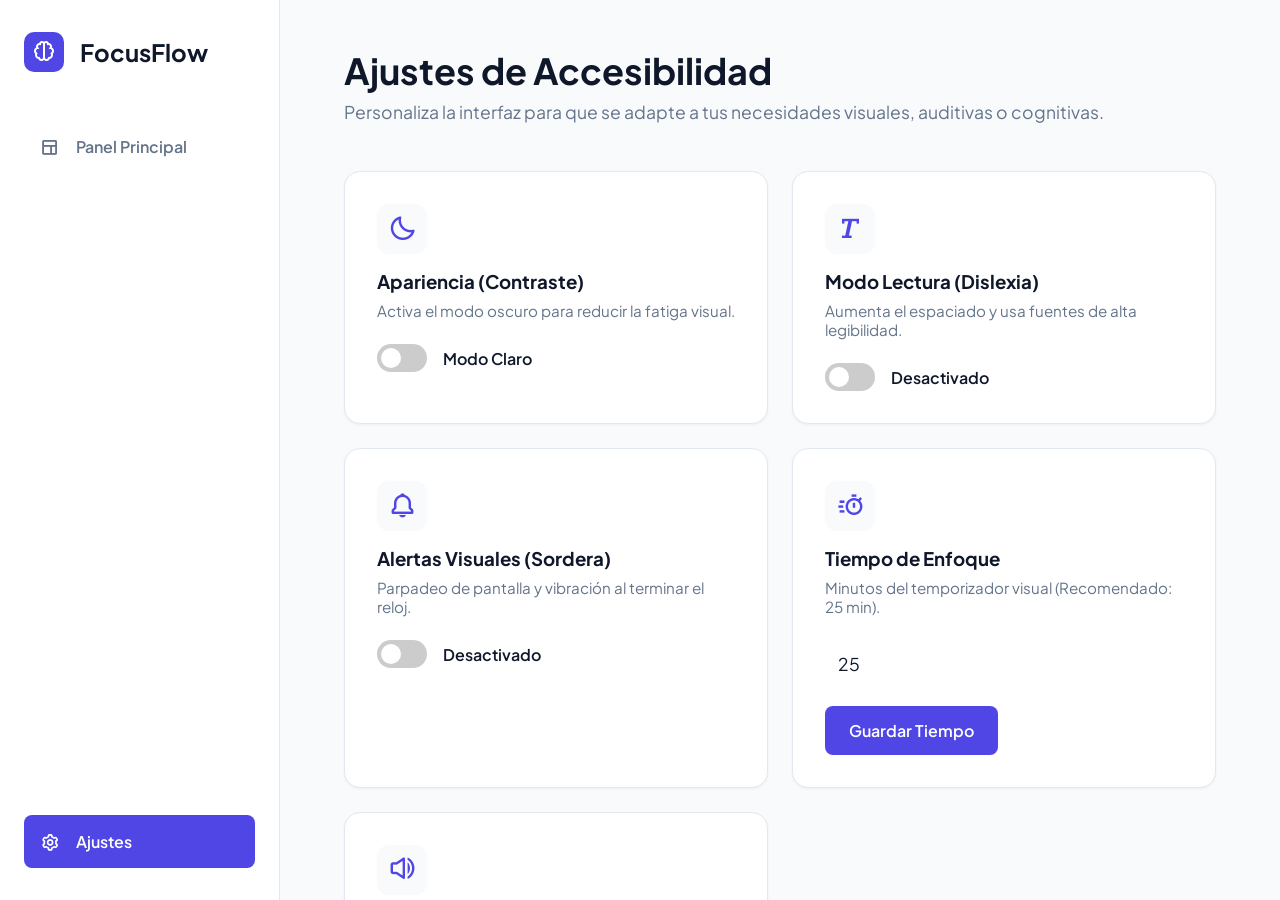
==== commit 19dde9c5: "Update configuracion.html" ====
--- a/configuracion.html
+++ b/configuracion.html
@@ -9,7 +9,10 @@
     <link rel="stylesheet" href="css/variables.css">
     <link rel="stylesheet" href="css/main.css">
     <link rel="stylesheet" href="css/animaciones.css">
-    <script>if(localStorage.getItem('theme') === 'dark') document.documentElement.setAttribute('data-theme', 'dark');</script>
+    <script>
+        if(localStorage.getItem('theme') === 'dark') document.documentElement.setAttribute('data-theme', 'dark');
+        if(localStorage.getItem('dyslexiaMode') === 'true') document.documentElement.classList.add('dyslexia-mode');
+    </script>
 </head>
 <body>
     <div class="app-layout">
@@ -28,19 +31,19 @@
         <main class="main-content">
             <header class="page-header">
                 <div>
-                    <h1>Ajustes de Preferencia</h1>
-                    <p>Personaliza tu experiencia de enfoque y accesibilidad visual.</p>
+                    <h1>Ajustes de Accesibilidad</h1>
+                    <p>Personaliza la interfaz para que se adapte a tus necesidades visuales, auditivas o cognitivas.</p>
                 </div>
             </header>
 
             <div class="settings-grid">
                 <div class="settings-card">
                     <div class="settings-icon"><i class='bx bx-moon'></i></div>
-                    <h3>Apariencia</h3>
-                    <p>Activa el modo oscuro para reducir la fatiga visual en la noche.</p>
+                    <h3>Apariencia (Contraste)</h3>
+                    <p>Activa el modo oscuro para reducir la fatiga visual.</p>
                     <div class="toggle-container">
                         <label class="switch">
-                            <input type="checkbox" id="theme-toggle">
+                            <input type="checkbox" id="theme-toggle" aria-label="Activar modo oscuro">
                             <span class="slider round"></span>
                         </label>
                         <span id="theme-label">Modo Claro</span>
@@ -48,10 +51,36 @@
                 </div>
 
                 <div class="settings-card">
+                    <div class="settings-icon"><i class='bx bx-text'></i></div>
+                    <h3>Modo Lectura (Dislexia)</h3>
+                    <p>Aumenta el espaciado y usa fuentes de alta legibilidad.</p>
+                    <div class="toggle-container">
+                        <label class="switch">
+                            <input type="checkbox" id="dyslexia-toggle" aria-label="Activar fuente para dislexia">
+                            <span class="slider round"></span>
+                        </label>
+                        <span id="dyslexia-label">Desactivado</span>
+                    </div>
+                </div>
+
+                <div class="settings-card">
+                    <div class="settings-icon"><i class='bx bx-bell'></i></div>
+                    <h3>Alertas Visuales (Sordera)</h3>
+                    <p>Parpadeo de pantalla y vibración al terminar el reloj.</p>
+                    <div class="toggle-container">
+                        <label class="switch">
+                            <input type="checkbox" id="visual-alerts-toggle" aria-label="Activar alertas visuales">
+                            <span class="slider round"></span>
+                        </label>
+                        <span id="visual-alerts-label">Desactivado</span>
+                    </div>
+                </div>
+
+                <div class="settings-card">
                     <div class="settings-icon"><i class='bx bx-timer'></i></div>
                     <h3>Tiempo de Enfoque</h3>
                     <p>Minutos del temporizador visual (Recomendado: 25 min).</p>
-                    <input type="number" id="timer-setting" min="1" max="60" value="25" class="setting-input">
+                    <input type="number" id="timer-setting" min="1" max="60" value="25" class="setting-input" aria-label="Minutos del temporizador">
                     <button id="btn-save-timer" class="btn-primary btn-small" style="margin-top: 10px;">Guardar Tiempo</button>
                 </div>
 
@@ -59,7 +88,7 @@
                     <div class="settings-icon"><i class='bx bx-volume-full'></i></div>
                     <h3>Asistente de Voz</h3>
                     <p>Ajusta la velocidad de lectura (menor para más claridad).</p>
-                    <input type="range" id="voice-speed" min="0.5" max="1.5" step="0.1" value="0.9" style="width: 100%;">
+                    <input type="range" id="voice-speed" min="0.5" max="1.5" step="0.1" value="0.9" style="width: 100%;" aria-label="Velocidad de la voz">
                     <div style="margin-top: 10px; font-weight: bold;" id="speed-label">0.9x</div>
                 </div>
             </div>
--- a/css/main.css
+++ b/css/main.css
@@ -61,27 +61,24 @@
 .subtasks-container { background: var(--bg-body); padding: 1rem; border-radius: 8px; margin-top: 0.5rem; border: 1px dashed var(--border); }
 .subtask-item { display: flex; align-items: center; gap: 0.5rem; font-size: 0.9rem; color: var(--text-muted); margin-bottom: 0.3rem; }
 
-/* Modo Enfoque */
+/* Modo Enfoque Visual (ANILLO) */
 #focus-view { height: 100%; display: flex; flex-direction: column; }
 .focus-container { flex: 1; display: flex; flex-direction: column; align-items: center; justify-content: center; text-align: center; max-width: 600px; margin: 0 auto; }
-.focus-title { font-size: 1.5rem; color: var(--text-muted); margin-bottom: 1.5rem; font-weight: 500; }
-.focus-task-card { background: var(--bg-surface); padding: 2rem; border-radius: var(--radius-lg); box-shadow: var(--shadow-md); border: 1px solid var(--border); width: 100%; margin-bottom: 1.5rem; font-size: 1.5rem; font-weight: 700; color: var(--primary); }
-.timer-display { font-size: 6rem; font-weight: 700; color: var(--text-main); font-variant-numeric: tabular-nums; letter-spacing: -2px; margin-bottom: 1rem; }
-.focus-controls { display: flex; gap: 1rem; margin-top: 1rem; }
+.focus-title { font-size: 1.5rem; color: var(--text-muted); margin-bottom: 2rem; font-weight: 500; }
+.focus-subtitle { color: var(--text-muted); font-size: 1rem; margin-top: 2rem; }
+.focus-controls { display: flex; gap: 1rem; margin-top: 2rem; }
 .btn-large { padding: 1rem 2.5rem; font-size: 1.25rem; border-radius: 100px; }
 
-/* Animación Respiración 4-7-8 */
-.breathe-wrapper { margin-bottom: 2rem; text-align: center; }
-.breathe-subtitle { font-size: 0.85rem; color: var(--text-muted); margin-top: 1rem; }
-.breathe-circle { width: 100px; height: 100px; border-radius: 50%; background: linear-gradient(135deg, rgba(79, 70, 229, 0.1) 0%, rgba(79, 70, 229, 0.3) 100%); border: 2px solid var(--primary); display: flex; align-items: center; justify-content: center; margin: 0 auto; color: var(--primary); font-weight: 600; font-size: 0.9rem; transition: transform 4s linear; transform: scale(1); box-shadow: 0 4px 15px rgba(79, 70, 229, 0.2); }
-
-.breathe-circle.inhale { transform: scale(1.6); transition: transform 4s linear; }
-.breathe-circle.hold { transform: scale(1.6); transition: transform 7s linear; }
-.breathe-circle.exhale { transform: scale(1); transition: transform 8s linear; }
+/* Estilos del SVG del Anillo */
+.timer-circle-container { position: relative; width: 280px; height: 280px; margin: 0 auto; }
+.timer-svg { width: 100%; height: 100%; transform: rotate(-90deg); }
+.timer-bg { fill: none; stroke: var(--border); stroke-width: 8; }
+.timer-progress { fill: none; stroke: var(--primary); stroke-width: 8; stroke-linecap: round; stroke-dasharray: 722; stroke-dashoffset: 0; transition: stroke-dashoffset 1s linear; }
+.timer-display-absolute { position: absolute; top: 50%; left: 50%; transform: translate(-50%, -50%); font-size: 4.5rem; font-weight: 700; color: var(--text-main); font-variant-numeric: tabular-nums; letter-spacing: -2px; }
 
 .hidden { display: none !important; }
 
-/* Ajustes (Mantenido) */
+/* Ajustes */
 .settings-grid { display: grid; grid-template-columns: repeat(auto-fit, minmax(300px, 1fr)); gap: 1.5rem; }
 .settings-card { background: var(--bg-surface); padding: 2rem; border-radius: var(--radius-md); box-shadow: var(--shadow-sm); border: 1px solid var(--border); }
 .settings-icon { width: 50px; height: 50px; background: var(--bg-body); border-radius: 12px; display: flex; align-items: center; justify-content: center; font-size: 1.8rem; color: var(--primary); margin-bottom: 1rem; }
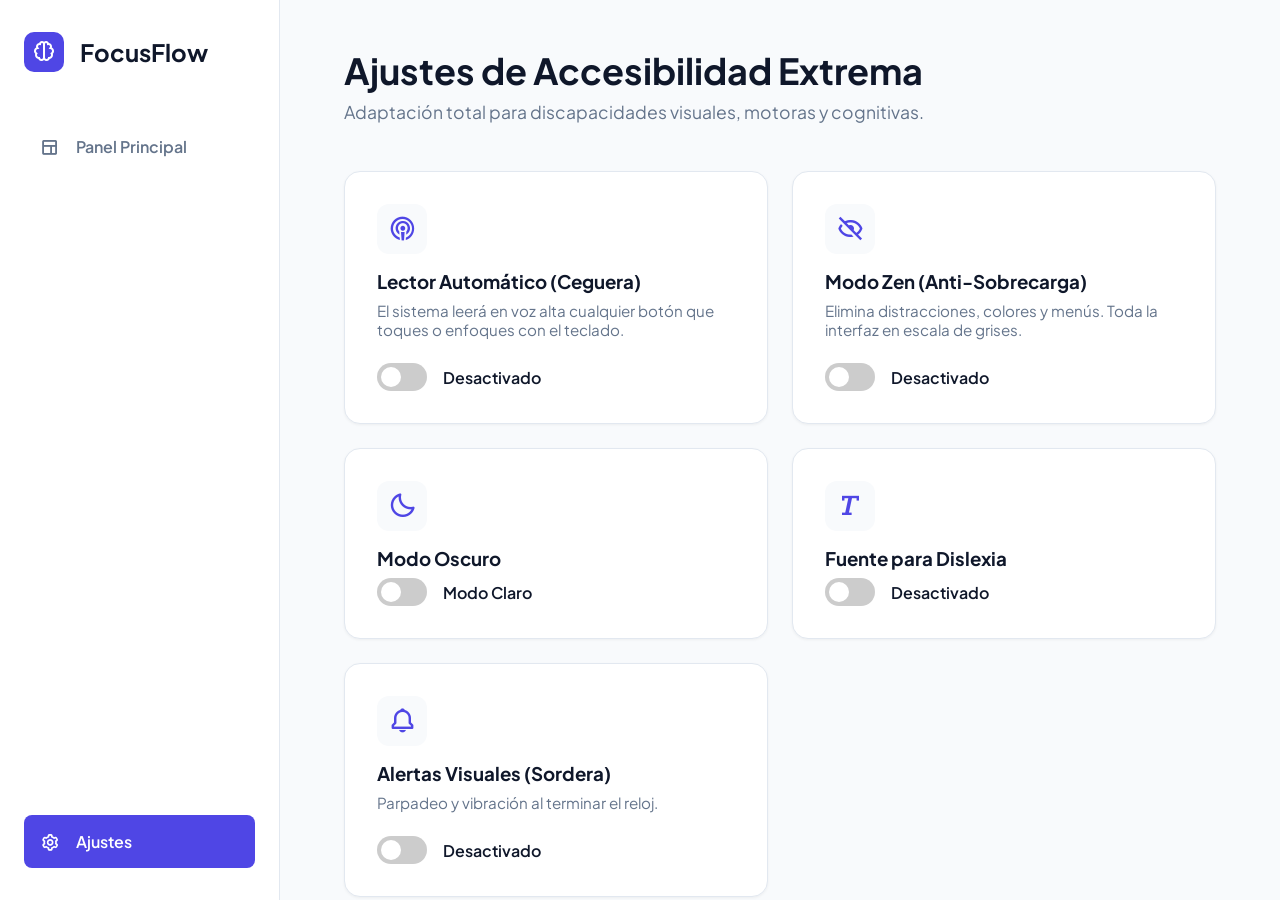
==== commit 18c08d33: "Update configuracion.html" ====
--- a/configuracion.html
+++ b/configuracion.html
@@ -3,7 +3,7 @@
 <head>
     <meta charset="UTF-8">
     <meta name="viewport" content="width=device-width, initial-scale=1.0">
-    <title>Ajustes - FocusFlow</title>
+    <title>Ajustes - FocusFlow Pro</title>
     <link href="https://fonts.googleapis.com/css2?family=Plus+Jakarta+Sans:wght@400;500;600;700&display=swap" rel="stylesheet">
     <link href='https://unpkg.com/boxicons@2.1.4/css/boxicons.min.css' rel='stylesheet'>
     <link rel="stylesheet" href="css/variables.css">
@@ -12,53 +12,63 @@
     <script>
         if(localStorage.getItem('theme') === 'dark') document.documentElement.setAttribute('data-theme', 'dark');
         if(localStorage.getItem('dyslexiaMode') === 'true') document.documentElement.classList.add('dyslexia-mode');
+        if(localStorage.getItem('zenMode') === 'true') document.documentElement.classList.add('zen-mode');
     </script>
 </head>
 <body>
     <div class="app-layout">
-        <nav class="sidebar" aria-label="Navegación principal">
-            <div class="logo">
-                <div class="logo-icon"><i class='bx bx-brain'></i></div>
-                <span>FocusFlow</span>
-            </div>
+        <nav class="sidebar" aria-label="Menú principal">
+            <div class="logo"><div class="logo-icon"><i class='bx bx-brain'></i></div><span>FocusFlow</span></div>
             <ul class="nav-links">
-                <li><a href="index.html"><i class='bx bx-layout'></i> Panel Principal</a></li>
+                <li><a href="index.html" aria-label="Ir al panel principal"><i class='bx bx-layout'></i> Panel Principal</a></li>
                 <li class="spacer"></li>
-                <li><a href="configuracion.html" class="active"><i class='bx bx-cog'></i> Ajustes</a></li>
+                <li><a href="configuracion.html" class="active" aria-label="Ajustes actuales"><i class='bx bx-cog'></i> Ajustes</a></li>
             </ul>
         </nav>
 
         <main class="main-content">
             <header class="page-header">
                 <div>
-                    <h1>Ajustes de Accesibilidad</h1>
-                    <p>Personaliza la interfaz para que se adapte a tus necesidades visuales, auditivas o cognitivas.</p>
+                    <h1>Ajustes de Accesibilidad Extrema</h1>
+                    <p>Adaptación total para discapacidades visuales, motoras y cognitivas.</p>
                 </div>
             </header>
 
             <div class="settings-grid">
                 <div class="settings-card">
+                    <div class="settings-icon"><i class='bx bx-podcast'></i></div>
+                    <h3>Lector Automático (Ceguera)</h3>
+                    <p>El sistema leerá en voz alta cualquier botón que toques o enfoques con el teclado.</p>
+                    <div class="toggle-container">
+                        <label class="switch"><input type="checkbox" id="hover-reader-toggle" aria-label="Activar lector automático"><span class="slider round"></span></label>
+                        <span id="hover-reader-label">Desactivado</span>
+                    </div>
+                </div>
+
+                <div class="settings-card">
+                    <div class="settings-icon"><i class='bx bx-hide'></i></div>
+                    <h3>Modo Zen (Anti-Sobrecarga)</h3>
+                    <p>Elimina distracciones, colores y menús. Toda la interfaz en escala de grises.</p>
+                    <div class="toggle-container">
+                        <label class="switch"><input type="checkbox" id="zen-toggle" aria-label="Activar modo zen blanco y negro"><span class="slider round"></span></label>
+                        <span id="zen-label">Desactivado</span>
+                    </div>
+                </div>
+
+                <div class="settings-card">
                     <div class="settings-icon"><i class='bx bx-moon'></i></div>
-                    <h3>Apariencia (Contraste)</h3>
-                    <p>Activa el modo oscuro para reducir la fatiga visual.</p>
+                    <h3>Modo Oscuro</h3>
                     <div class="toggle-container">
-                        <label class="switch">
-                            <input type="checkbox" id="theme-toggle" aria-label="Activar modo oscuro">
-                            <span class="slider round"></span>
-                        </label>
+                        <label class="switch"><input type="checkbox" id="theme-toggle" aria-label="Activar modo oscuro"><span class="slider round"></span></label>
                         <span id="theme-label">Modo Claro</span>
                     </div>
                 </div>
 
                 <div class="settings-card">
                     <div class="settings-icon"><i class='bx bx-text'></i></div>
-                    <h3>Modo Lectura (Dislexia)</h3>
-                    <p>Aumenta el espaciado y usa fuentes de alta legibilidad.</p>
+                    <h3>Fuente para Dislexia</h3>
                     <div class="toggle-container">
-                        <label class="switch">
-                            <input type="checkbox" id="dyslexia-toggle" aria-label="Activar fuente para dislexia">
-                            <span class="slider round"></span>
-                        </label>
+                        <label class="switch"><input type="checkbox" id="dyslexia-toggle" aria-label="Activar fuente para dislexia"><span class="slider round"></span></label>
                         <span id="dyslexia-label">Desactivado</span>
                     </div>
                 </div>
@@ -66,36 +76,18 @@
                 <div class="settings-card">
                     <div class="settings-icon"><i class='bx bx-bell'></i></div>
                     <h3>Alertas Visuales (Sordera)</h3>
-                    <p>Parpadeo de pantalla y vibración al terminar el reloj.</p>
+                    <p>Parpadeo y vibración al terminar el reloj.</p>
                     <div class="toggle-container">
-                        <label class="switch">
-                            <input type="checkbox" id="visual-alerts-toggle" aria-label="Activar alertas visuales">
-                            <span class="slider round"></span>
-                        </label>
+                        <label class="switch"><input type="checkbox" id="visual-alerts-toggle" aria-label="Activar alertas visuales"><span class="slider round"></span></label>
                         <span id="visual-alerts-label">Desactivado</span>
                     </div>
-                </div>
-
-                <div class="settings-card">
-                    <div class="settings-icon"><i class='bx bx-timer'></i></div>
-                    <h3>Tiempo de Enfoque</h3>
-                    <p>Minutos del temporizador visual (Recomendado: 25 min).</p>
-                    <input type="number" id="timer-setting" min="1" max="60" value="25" class="setting-input" aria-label="Minutos del temporizador">
-                    <button id="btn-save-timer" class="btn-primary btn-small" style="margin-top: 10px;">Guardar Tiempo</button>
-                </div>
-
-                <div class="settings-card">
-                    <div class="settings-icon"><i class='bx bx-volume-full'></i></div>
-                    <h3>Asistente de Voz</h3>
-                    <p>Ajusta la velocidad de lectura (menor para más claridad).</p>
-                    <input type="range" id="voice-speed" min="0.5" max="1.5" step="0.1" value="0.9" style="width: 100%;" aria-label="Velocidad de la voz">
-                    <div style="margin-top: 10px; font-weight: bold;" id="speed-label">0.9x</div>
                 </div>
             </div>
         </main>
     </div>
     <div id="toast-container" aria-live="polite"></div>
     <script src="js/feedback.js"></script>
+    <script src="js/voice-nav.js"></script>
     <script src="js/settings.js"></script>
 </body>
 </html>
--- a/css/main.css
+++ b/css/main.css
@@ -1,13 +1,17 @@
+/* (Variables e importaciones se mantienen desde variables.css) */
 .app-layout { display: flex; height: 100vh; overflow: hidden; }
-.sidebar { width: 280px; background-color: var(--bg-surface); border-right: 1px solid var(--border); padding: 2rem 1.5rem; display: flex; flex-direction: column; transition: var(--transition); }
+.sidebar { width: 280px; background-color: var(--bg-surface); border-right: 1px solid var(--border); padding: 2rem 1.5rem; display: flex; flex-direction: column; transition: var(--transition); z-index: 100; }
 .logo { display: flex; align-items: center; gap: 1rem; font-size: 1.5rem; font-weight: 700; margin-bottom: 3rem; color: var(--text-main); }
 .logo-icon { background: var(--primary); color: white; width: 40px; height: 40px; border-radius: 10px; display: flex; align-items: center; justify-content: center; }
 .nav-links { list-style: none; display: flex; flex-direction: column; gap: 0.5rem; flex: 1; }
 .spacer { flex: 1; }
-.nav-links a { display: flex; align-items: center; gap: 1rem; padding: 1rem; text-decoration: none; color: var(--text-muted); font-weight: 600; border-radius: var(--radius-sm); transition: var(--transition); }
+.nav-links a { display: flex; align-items: center; gap: 1rem; padding: 1rem; text-decoration: none; color: var(--text-muted); font-weight: 600; border-radius: var(--radius-sm); transition: var(--transition); outline: none; }
 .nav-links a i { font-size: 1.25rem; }
-.nav-links a:hover { background-color: var(--bg-body); color: var(--text-main); }
+.nav-links a:hover, .nav-links a:focus { background-color: var(--bg-body); color: var(--text-main); }
 .nav-links a.active { background-color: var(--primary); color: white; }
+
+.btn-help-shortcuts { background: transparent; border: 1px solid var(--border); color: var(--text-muted); padding: 0.8rem; border-radius: var(--radius-sm); font-weight: 600; display: flex; justify-content: center; gap: 0.5rem; cursor: pointer; transition: var(--transition); margin-top: 1rem;}
+.btn-help-shortcuts:hover { background: var(--bg-body); color: var(--text-main); }
 
 .main-content { flex: 1; overflow-y: auto; padding: 3rem 4rem; position: relative; }
 .page-header { display: flex; justify-content: space-between; align-items: flex-start; margin-bottom: 3rem; }
@@ -15,14 +19,16 @@
 .page-header p { color: var(--text-muted); font-size: 1.1rem; }
 .cloud-status { display: flex; align-items: center; gap: 0.5rem; background: var(--bg-surface); padding: 0.5rem 1rem; border-radius: 20px; box-shadow: var(--shadow-sm); font-size: 0.875rem; font-weight: 600; border: 1px solid var(--border); }
 
-.smart-input-container { display: flex; align-items: center; gap: 1rem; background: var(--bg-surface); padding: 0.75rem; border-radius: var(--radius-md); box-shadow: var(--shadow-md); border: 1px solid var(--border); transition: var(--transition); margin-bottom: 0.5rem;}
+/* Inputs y Filtros */
+.smart-input-container { display: flex; align-items: center; gap: 1rem; background: var(--bg-surface); padding: 0.75rem; border-radius: var(--radius-md); box-shadow: var(--shadow-md); border: 1px solid var(--border); transition: var(--transition); }
 .smart-input-container:focus-within { border-color: var(--primary); }
-.icon-btn { background: none; border: none; font-size: 1.5rem; color: var(--text-muted); cursor: pointer; padding: 0.5rem; border-radius: 50%; transition: var(--transition); }
-.icon-btn:hover { color: var(--primary); background: var(--bg-body); }
+.icon-btn { background: none; border: none; font-size: 1.5rem; color: var(--text-muted); cursor: pointer; padding: 0.5rem; border-radius: 50%; transition: var(--transition); outline: none; }
+.icon-btn:hover, .icon-btn:focus { color: var(--primary); background: var(--bg-body); }
 input[type="text"], input[type="number"] { flex: 1; border: none; outline: none; font-size: 1.1rem; color: var(--text-main); font-family: inherit; background: transparent; }
 input::placeholder { color: #9CA3AF; }
 
-button { display: inline-flex; align-items: center; justify-content: center; gap: 0.5rem; padding: 0.875rem 1.5rem; font-size: 1rem; font-weight: 600; border: none; border-radius: var(--radius-sm); cursor: pointer; font-family: inherit; transition: var(--transition); }
+button { display: inline-flex; align-items: center; justify-content: center; gap: 0.5rem; padding: 0.875rem 1.5rem; font-size: 1rem; font-weight: 600; border: none; border-radius: var(--radius-sm); cursor: pointer; font-family: inherit; transition: var(--transition); outline: none; }
+button:focus { box-shadow: 0 0 0 3px rgba(79, 70, 229, 0.4); }
 .btn-primary { background-color: var(--primary); color: white; }
 .btn-primary:hover { filter: brightness(1.1); transform: translateY(-1px); }
 .btn-secondary { background: var(--bg-surface); color: var(--text-main); border: 1px solid var(--border); }
@@ -33,17 +39,24 @@
 .btn-focus-clear { background: var(--primary); color: white; font-size: 0.9rem; padding: 0.5rem 1rem; border-radius: 8px; }
 .btn-focus-clear:hover { background: var(--primary-hover); }
 
-.progress-section { background: var(--bg-surface); padding: 1.5rem; border-radius: var(--radius-md); box-shadow: var(--shadow-sm); border: 1px solid var(--border); margin-bottom: 2rem; margin-top: 1.5rem; }
-.progress-header { display: flex; justify-content: space-between; margin-bottom: 0.8rem; font-weight: 600; }
-.progress-text { color: var(--text-muted); font-size: 0.9rem; }
-.progress-bar-bg { background: var(--border); height: 12px; border-radius: 10px; overflow: hidden; }
-.progress-bar-fill { background: var(--success); height: 100%; width: 0%; transition: width 0.5s ease-in-out; }
+.time-estimator { display: flex; align-items: center; gap: 1rem; margin-top: 1rem; padding-left: 0.5rem; }
+.estimator-label { font-size: 0.9rem; color: var(--text-muted); font-weight: 500; }
+.time-chips { display: flex; gap: 0.5rem; }
+.chip { background: var(--bg-surface); border: 1px solid var(--border); color: var(--text-muted); padding: 0.4rem 1rem; border-radius: 20px; font-size: 0.85rem; font-weight: 600; cursor: pointer; transition: var(--transition); }
+.chip:hover, .chip:focus { border-color: var(--primary); color: var(--primary); }
+.chip.active { background: rgba(79, 70, 229, 0.1); border-color: var(--primary); color: var(--primary); }
 
-.tasks-header { margin-bottom: 1.5rem; }
+/* Filtros de Tareas */
+.tasks-header { display: flex; justify-content: space-between; align-items: center; margin-bottom: 1.5rem; }
+.task-filters { display: flex; gap: 0.5rem; background: var(--bg-surface); padding: 0.3rem; border-radius: var(--radius-sm); border: 1px solid var(--border); }
+.filter-btn { background: transparent; color: var(--text-muted); padding: 0.5rem 1rem; border-radius: 6px; font-size: 0.9rem; border: none; }
+.filter-btn.active { background: var(--bg-body); color: var(--text-main); box-shadow: var(--shadow-sm); }
+
 .task-list { display: flex; flex-direction: column; gap: 1rem; }
 .task-item { display: flex; align-items: center; gap: 1rem; background: var(--bg-surface); padding: 1.25rem 1.5rem; border-radius: var(--radius-md); box-shadow: var(--shadow-sm); border: 1px solid var(--border); transition: var(--transition); }
 .task-item.completed { opacity: 0.5; }
 .task-item.completed .task-text { text-decoration: line-through; }
+.task-item.hidden { display: none !important; } /* Para el filtro */
 
 .cat-icon { width: 48px; height: 48px; border-radius: 12px; display: flex; align-items: center; justify-content: center; font-size: 1.5rem; flex-shrink: 0; }
 .cat-compras { background: rgba(245, 158, 11, 0.2); color: var(--cat-compras); }
@@ -56,29 +69,61 @@
 
 .task-content { flex: 1; display: flex; flex-direction: column; gap: 0.3rem; }
 .task-text { font-size: 1.1rem; font-weight: 500; color: var(--text-main); display: block; }
-.task-meta { font-size: 0.85rem; color: var(--text-muted); display: flex; gap: 1rem; align-items: center; }
+.task-meta { font-size: 0.85rem; color: var(--text-muted); display: flex; gap: 1rem; align-items: center; flex-wrap: wrap;}
+.time-badge { background: var(--bg-body); padding: 0.2rem 0.6rem; border-radius: 6px; font-weight: 600; color: var(--primary); }
 
 .subtasks-container { background: var(--bg-body); padding: 1rem; border-radius: 8px; margin-top: 0.5rem; border: 1px dashed var(--border); }
 .subtask-item { display: flex; align-items: center; gap: 0.5rem; font-size: 0.9rem; color: var(--text-muted); margin-bottom: 0.3rem; }
 
-/* Modo Enfoque Visual (ANILLO) */
+/* --- Estadísticas (Nueva Vista) --- */
+.stats-grid { display: grid; grid-template-columns: repeat(auto-fit, minmax(200px, 1fr)); gap: 1.5rem; }
+.stat-card { background: var(--bg-surface); padding: 2rem; border-radius: var(--radius-md); box-shadow: var(--shadow-sm); border: 1px solid var(--border); text-align: center; display: flex; flex-direction: column; align-items: center; justify-content: center;}
+.stat-icon { width: 60px; height: 60px; border-radius: 50%; display: flex; align-items: center; justify-content: center; font-size: 2rem; margin-bottom: 1rem; }
+.stat-card h3 { font-size: 2.5rem; color: var(--text-main); margin-bottom: 0.5rem; }
+.stat-card p { color: var(--text-muted); font-size: 1rem; font-weight: 500; }
+
+.progress-section { background: var(--bg-surface); padding: 1.5rem; border-radius: var(--radius-md); box-shadow: var(--shadow-sm); border: 1px solid var(--border); margin-bottom: 2rem; margin-top: 1.5rem; }
+.progress-header { display: flex; justify-content: space-between; margin-bottom: 0.8rem; font-weight: 600; }
+.progress-text { color: var(--text-muted); font-size: 0.9rem; }
+.progress-bar-bg { background: var(--border); height: 12px; border-radius: 10px; overflow: hidden; }
+.progress-bar-fill { background: var(--success); height: 100%; width: 0%; transition: width 0.5s ease-in-out; }
+
+/* --- Modo Enfoque --- */
 #focus-view { height: 100%; display: flex; flex-direction: column; }
-.focus-container { flex: 1; display: flex; flex-direction: column; align-items: center; justify-content: center; text-align: center; max-width: 600px; margin: 0 auto; }
+.focus-layout { display: grid; grid-template-columns: 1.5fr 1fr; gap: 3rem; flex: 1; margin-top: 1rem; }
+.focus-container { display: flex; flex-direction: column; align-items: center; justify-content: center; text-align: center; }
 .focus-title { font-size: 1.5rem; color: var(--text-muted); margin-bottom: 2rem; font-weight: 500; }
-.focus-subtitle { color: var(--text-muted); font-size: 1rem; margin-top: 2rem; }
 .focus-controls { display: flex; gap: 1rem; margin-top: 2rem; }
 .btn-large { padding: 1rem 2.5rem; font-size: 1.25rem; border-radius: 100px; }
 
-/* Estilos del SVG del Anillo */
 .timer-circle-container { position: relative; width: 280px; height: 280px; margin: 0 auto; }
 .timer-svg { width: 100%; height: 100%; transform: rotate(-90deg); }
 .timer-bg { fill: none; stroke: var(--border); stroke-width: 8; }
 .timer-progress { fill: none; stroke: var(--primary); stroke-width: 8; stroke-linecap: round; stroke-dasharray: 722; stroke-dashoffset: 0; transition: stroke-dashoffset 1s linear; }
 .timer-display-absolute { position: absolute; top: 50%; left: 50%; transform: translate(-50%, -50%); font-size: 4.5rem; font-weight: 700; color: var(--text-main); font-variant-numeric: tabular-nums; letter-spacing: -2px; }
 
+.brain-dump-container { background: var(--bg-surface); border: 2px dashed var(--border); border-radius: var(--radius-md); padding: 2rem; display: flex; flex-direction: column; height: 80%; margin-top: auto; margin-bottom: auto;}
+.brain-dump-container h3 { color: var(--primary); margin-bottom: 0.5rem; display: flex; align-items: center; gap: 0.5rem; }
+.brain-dump-container p { font-size: 0.9rem; color: var(--text-muted); margin-bottom: 1.5rem; }
+.dump-input-wrapper { display: flex; gap: 0.5rem; margin-bottom: 1.5rem; }
+.dump-input-wrapper input { flex: 1; border: 2px solid var(--border); padding: 0.8rem; border-radius: 8px; background: var(--bg-body); color: var(--text-main); outline: none;}
+.dump-input-wrapper input:focus { border-color: var(--primary); }
+.dump-list { list-style: none; overflow-y: auto; flex: 1; display: flex; flex-direction: column; gap: 0.5rem; }
+.dump-list li { background: var(--bg-body); padding: 0.8rem; border-radius: 6px; font-size: 0.9rem; border-left: 3px solid var(--primary); animation: slideIn 0.3s ease; color: var(--text-main);}
+
+/* --- Modal de Atajos (Novedad) --- */
+.modal { position: fixed; top: 0; left: 0; width: 100%; height: 100%; background: rgba(0,0,0,0.5); backdrop-filter: blur(4px); display: flex; align-items: center; justify-content: center; z-index: 1000; opacity: 1; transition: opacity 0.3s ease;}
+.modal.hidden { opacity: 0; pointer-events: none; }
+.modal-content { background: var(--bg-surface); padding: 2.5rem; border-radius: var(--radius-lg); width: 90%; max-width: 500px; box-shadow: var(--shadow-md); transform: scale(1); transition: transform 0.3s ease;}
+.modal.hidden .modal-content { transform: scale(0.9); }
+.modal-header { display: flex; justify-content: space-between; align-items: center; margin-bottom: 1.5rem; color: var(--text-main); }
+.shortcuts-list { list-style: none; display: flex; flex-direction: column; gap: 1rem; }
+.shortcuts-list li { display: flex; align-items: center; gap: 1rem; color: var(--text-muted); font-size: 1.05rem;}
+kbd { background: var(--bg-body); border: 1px solid var(--border); padding: 0.3rem 0.6rem; border-radius: 6px; font-family: monospace; font-weight: bold; color: var(--text-main); box-shadow: 0 2px 0 var(--border); }
+
 .hidden { display: none !important; }
 
-/* Ajustes */
+/* Ajustes y Accesibilidad */
 .settings-grid { display: grid; grid-template-columns: repeat(auto-fit, minmax(300px, 1fr)); gap: 1.5rem; }
 .settings-card { background: var(--bg-surface); padding: 2rem; border-radius: var(--radius-md); box-shadow: var(--shadow-sm); border: 1px solid var(--border); }
 .settings-icon { width: 50px; height: 50px; background: var(--bg-body); border-radius: 12px; display: flex; align-items: center; justify-content: center; font-size: 1.8rem; color: var(--primary); margin-bottom: 1rem; }
@@ -92,3 +137,9 @@
 .slider:before { position: absolute; content: ""; height: 20px; width: 20px; left: 4px; bottom: 4px; background-color: white; transition: .4s; border-radius: 50%; }
 input:checked + .slider { background-color: var(--primary); }
 input:checked + .slider:before { transform: translateX(22px); }
+
+.dyslexia-mode { font-family: 'Comic Sans MS', 'Arial', sans-serif !important; letter-spacing: 0.08em !important; word-spacing: 0.15em !important; line-height: 1.6 !important; }
+.dyslexia-mode h1, .dyslexia-mode h2, .dyslexia-mode h3 { letter-spacing: 0.05em !important; }
+.screen-flash { animation: successFlash 1.5s ease-in-out; }
+@keyframes successFlash { 0%, 100% { background-color: var(--bg-body); } 30%, 70% { background-color: rgba(16, 185, 129, 0.3); } }
+@keyframes slideIn { from { opacity: 0; transform: translateX(20px); } to { opacity: 1; transform: translateX(0); } }
